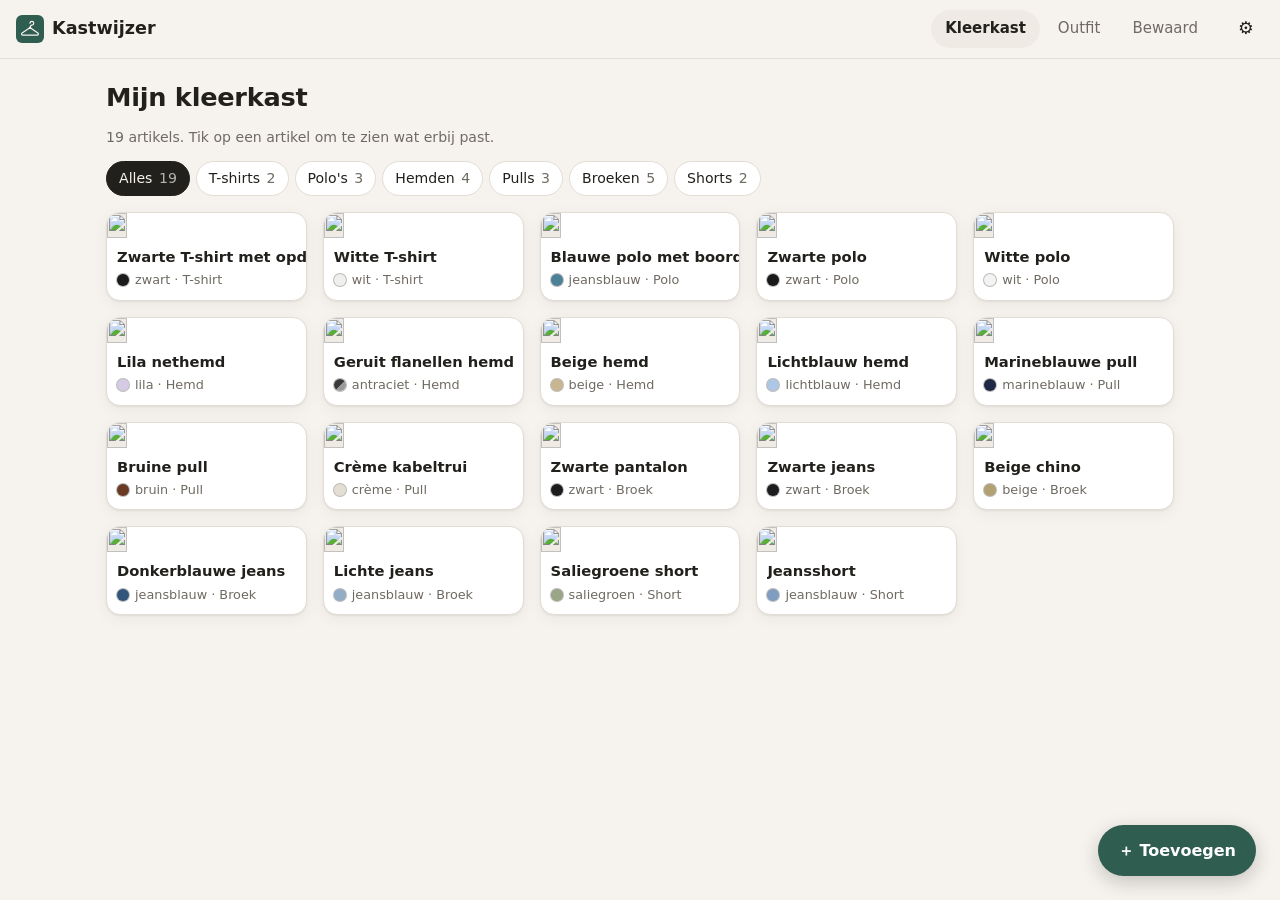
==== index.html @ 307e0f97 "Kastwijzer: eerste versie Webapp (PWA) om je kleerkast bij te houden en outfits samen te stellen: kl" ====
<!doctype html>
<html lang="nl">
<head>
  <meta charset="utf-8">
  <meta name="viewport" content="width=device-width, initial-scale=1, viewport-fit=cover">
  <title>Kastwijzer</title>
  <meta name="description" content="Je kleerkast in je zak: wat past bij wat?">
  <meta name="theme-color" content="#f6f3ee" media="(prefers-color-scheme: light)">
  <meta name="theme-color" content="#1a1917" media="(prefers-color-scheme: dark)">
  <link rel="manifest" href="manifest.webmanifest">
  <link rel="icon" href="icons/icon.svg" type="image/svg+xml">
  <link rel="apple-touch-icon" href="icons/icon-192.png">
  <link rel="stylesheet" href="styles.css">
</head>
<body>
  <header class="topbar">
    <div class="brand"><img src="icons/icon.svg" alt="" width="28" height="28"> Kastwijzer</div>
    <nav class="tabs" aria-label="Hoofdmenu">
      <button data-view="kast" class="active">Kleerkast</button>
      <button data-view="outfit">Outfit</button>
      <button data-view="bewaard">Bewaard</button>
    </nav>
    <button class="icon-btn sync-btn" id="syncBtn" hidden aria-label="Synchronisatie"></button>
    <button class="icon-btn" id="menuBtn" aria-label="Instellingen">⚙︎</button>
  </header>

  <main id="view" class="container"></main>

  <button class="fab" id="fab" data-action="add" aria-label="Artikel toevoegen">＋ <span>Toevoegen</span></button>

  <nav class="bottomnav" aria-label="Hoofdmenu">
    <button data-view="kast" class="active"><span>👕</span>Kleerkast</button>
    <button data-view="outfit"><span>✨</span>Outfit</button>
    <button data-view="bewaard"><span>♡</span>Bewaard</button>
  </nav>

  <dialog id="sheet" class="sheet"></dialog>
  <div id="toast" role="status" aria-live="polite"></div>

  <script type="module" src="js/app.js"></script>
</body>
</html>
---- styles.css ----
:root {
  --bg: #f6f3ee;
  --surface: #ffffff;
  --surface-2: #efebe4;
  --text: #22201c;
  --muted: #6f6a62;
  --line: #e2ddd4;
  --accent: #2f5d50;
  --accent-text: #ffffff;
  --good: #2f7a4f;
  --good-bg: #e3f2e8;
  --ok: #8a6a12;
  --ok-bg: #f7edcf;
  --bad: #a23b32;
  --bad-bg: #f8e1de;
  --radius: 14px;
  --shadow: 0 1px 2px rgb(0 0 0 / .06), 0 4px 16px rgb(0 0 0 / .05);
  color-scheme: light;
}
@media (prefers-color-scheme: dark) {
  :root:not([data-theme="light"]) {
    --bg: #1a1917; --surface: #24221f; --surface-2: #2e2b27; --text: #f1ede6; --muted: #a59e93;
    --line: #3a3732; --accent: #7cc0a9; --accent-text: #10201b;
    --good: #7fd19f; --good-bg: #1f3a2a; --ok: #e6c66b; --ok-bg: #3b321a; --bad: #f19288; --bad-bg: #42231f;
    color-scheme: dark;
  }
}
:root[data-theme="dark"] {
  --bg: #1a1917; --surface: #24221f; --surface-2: #2e2b27; --text: #f1ede6; --muted: #a59e93;
  --line: #3a3732; --accent: #7cc0a9; --accent-text: #10201b;
  --good: #7fd19f; --good-bg: #1f3a2a; --ok: #e6c66b; --ok-bg: #3b321a; --bad: #f19288; --bad-bg: #42231f;
  color-scheme: dark;
}

* { box-sizing: border-box; }
[hidden] { display: none !important; }
html { -webkit-text-size-adjust: 100%; }
body {
  margin: 0; background: var(--bg); color: var(--text);
  font: 15px/1.45 system-ui, -apple-system, "Segoe UI", Roboto, sans-serif;
  padding-bottom: calc(76px + env(safe-area-inset-bottom));
}
h1 { font-size: 1.6rem; margin: 0; letter-spacing: -.01em; }
h2 { font-size: 1.15rem; margin: 1.4rem 0 .6rem; }
h3 { font-size: .8rem; text-transform: uppercase; letter-spacing: .06em; color: var(--muted); margin: 1.2rem 0 .5rem; }
.sub { color: var(--muted); font-size: .88rem; margin: .2rem 0 0; }
button { font: inherit; color: inherit; cursor: pointer; }
img { display: block; }

.container { max-width: 1100px; margin: 0 auto; padding: 0 16px 24px; }

/* bovenbalk */
.topbar {
  position: sticky; top: 0; z-index: 10; display: flex; align-items: center; gap: 16px;
  padding: 10px 16px; padding-top: calc(10px + env(safe-area-inset-top));
  background: color-mix(in srgb, var(--bg) 88%, transparent); backdrop-filter: blur(10px);
  border-bottom: 1px solid var(--line);
}
.brand { display: flex; align-items: center; gap: 8px; font-weight: 700; font-size: 1.1rem; margin-right: auto; }
.tabs { display: none; gap: 4px; }
.tabs button, .bottomnav button { background: none; border: 0; padding: 8px 14px; border-radius: 99px; color: var(--muted); }
.tabs button.active { background: var(--surface-2); color: var(--text); font-weight: 600; }
.icon-btn { background: none; border: 0; width: 36px; height: 36px; border-radius: 50%; font-size: 1.1rem; display: grid; place-items: center; flex: none; }
.icon-btn:hover { background: var(--surface-2); }

.bottomnav {
  position: fixed; bottom: 0; left: 0; right: 0; z-index: 10; display: flex;
  background: var(--surface); border-top: 1px solid var(--line); padding-bottom: env(safe-area-inset-bottom);
}
.bottomnav button { flex: 1; display: flex; flex-direction: column; align-items: center; gap: 2px; font-size: .75rem; padding: 8px 0 10px; border-radius: 0; }
.bottomnav button span { font-size: 1.2rem; filter: grayscale(1); opacity: .7; }
.bottomnav button.active { color: var(--accent); font-weight: 600; }
.bottomnav button.active span { filter: none; opacity: 1; }

@media (min-width: 760px) {
  .tabs { display: flex; }
  .bottomnav { display: none; }
  body { padding-bottom: 24px; }
}

.view-head { display: flex; flex-wrap: wrap; align-items: end; justify-content: space-between; gap: 8px 16px; margin: 20px 0 14px; }
.view-head > :first-child { margin-right: auto; }
.view-head .sub { flex-basis: 100%; }
.head-tools { display: flex; gap: 8px; align-items: center; }

/* knoppen */
.btn {
  display: inline-flex; align-items: center; justify-content: center; gap: 6px;
  border: 1px solid var(--line); background: var(--surface); padding: 9px 14px; border-radius: 10px; font-weight: 500;
}
.btn:hover { border-color: var(--muted); }
.btn.primary { background: var(--accent); color: var(--accent-text); border-color: var(--accent); }
.btn.danger { color: var(--bad); }
.btn.ghost { background: transparent; }
.link { background: none; border: 0; color: var(--accent); padding: 6px 0; font-weight: 500; }
.row-actions { display: flex; flex-wrap: wrap; gap: 8px; margin-top: 8px; }

.fab {
  position: fixed; right: 16px; bottom: calc(84px + env(safe-area-inset-bottom)); z-index: 11;
  background: var(--accent); color: var(--accent-text); border: 0; border-radius: 99px;
  padding: 14px 20px; font-weight: 600; font-size: 1rem; box-shadow: 0 6px 20px rgb(0 0 0 / .2);
}
@media (min-width: 760px) { .fab { bottom: 24px; right: 24px; } }

/* filters */
.chips { display: flex; gap: 6px; overflow-x: auto; padding-bottom: 6px; margin: 0 -16px 10px; padding-inline: 16px; scrollbar-width: none; }
.chip { flex: none; border: 1px solid var(--line); background: var(--surface); border-radius: 99px; padding: 6px 12px; font-size: .88rem; }
.chip span { color: var(--muted); margin-left: 2px; }
.chip.on { background: var(--text); color: var(--bg); border-color: var(--text); }
.chip.on span { color: inherit; opacity: .7; }

/* kaarten */
.grid { display: grid; grid-template-columns: repeat(auto-fill, minmax(150px, 1fr)); gap: 12px; }
@media (min-width: 760px) { .grid { grid-template-columns: repeat(auto-fill, minmax(190px, 1fr)); gap: 16px; } }
.card {
  display: flex; flex-direction: column; text-align: left; padding: 0; border: 1px solid var(--line);
  background: var(--surface); border-radius: var(--radius); overflow: hidden; box-shadow: var(--shadow);
  transition: transform .12s ease;
}
.card:hover { transform: translateY(-2px); }
.thumb { aspect-ratio: 4 / 5; background: var(--surface-2); overflow: hidden; }
.thumb img { width: 100%; height: 100%; object-fit: cover; }
.card-body { padding: 8px 10px 10px; display: flex; flex-direction: column; gap: 4px; min-width: 0; }
.card-name { font-weight: 600; font-size: .92rem; white-space: nowrap; overflow: hidden; text-overflow: ellipsis; }
.card-meta { color: var(--muted); font-size: .8rem; display: flex; align-items: center; gap: 6px; }
.swatch { width: 12px; height: 12px; border-radius: 50%; display: inline-block; flex: none; box-shadow: 0 0 0 1px color-mix(in srgb, var(--text) 30%, transparent); vertical-align: -1px; margin-right: 4px; }
.card-meta .swatch { margin-right: 0; }

.strip { display: flex; gap: 10px; overflow-x: auto; padding: 2px 16px 10px; margin: 0 -16px; scroll-snap-type: x mandatory; scroll-padding-inline: 16px; }
.strip .card { flex: 0 0 140px; scroll-snap-align: start; }
@media (min-width: 760px) { .strip .card { flex-basis: 170px; } }

.badge { display: inline-block; font-size: .78rem; font-weight: 600; padding: 3px 9px; border-radius: 99px; white-space: nowrap; }
.badge.small { font-size: .72rem; padding: 2px 7px; align-self: flex-start; }
.badge.goed { background: var(--good-bg); color: var(--good); }
.badge.kan { background: var(--ok-bg); color: var(--ok); }
.badge.niet { background: var(--bad-bg); color: var(--bad); }

.empty { text-align: center; padding: 48px 16px; color: var(--muted); }

/* outfit */
.slots { display: grid; grid-template-columns: 1fr; gap: 8px; }
@media (min-width: 760px) { .slots { grid-template-columns: repeat(3, 1fr); gap: 12px; } }
.slot { background: var(--surface); border: 1px dashed var(--line); border-radius: var(--radius); padding: 10px 12px; min-height: 64px; }
.slot.filled { border-style: solid; box-shadow: var(--shadow); }
.slot-label { font-size: .75rem; text-transform: uppercase; letter-spacing: .06em; color: var(--muted); margin-bottom: 6px; }
.slot-label em { text-transform: none; letter-spacing: 0; font-style: normal; opacity: .8; }
.slot-empty { color: var(--muted); font-size: .9rem; }
.slot-item { display: flex; align-items: center; gap: 10px; }
.slot-item img { width: 52px; height: 64px; object-fit: cover; border-radius: 8px; flex: none; }
.slot-item div { flex: 1; min-width: 0; display: flex; flex-direction: column; }
.slot-item strong { white-space: nowrap; overflow: hidden; text-overflow: ellipsis; }
.slot-item span { color: var(--muted); font-size: .85rem; }
.summary { display: flex; flex-wrap: wrap; align-items: center; justify-content: space-between; gap: 10px; margin-top: 14px; padding: 12px 14px; background: var(--surface); border-radius: var(--radius); border: 1px solid var(--line); }
.summary .sub { display: inline; margin-left: 6px; }
.select-inline { display: flex; align-items: center; gap: 6px; font-size: .88rem; color: var(--muted); }
select, input[type=url], input[type=email], input:not([type]), input[type=text] {
  font: inherit; color: var(--text); background: var(--surface); border: 1px solid var(--line); border-radius: 10px; padding: 8px 10px; width: 100%;
}
.select-inline select { width: auto; padding: 6px 8px; }

/* bewaard */
.outfits { display: grid; grid-template-columns: repeat(auto-fill, minmax(260px, 1fr)); gap: 12px; }
.outfit-card { position: relative; background: var(--surface); border: 1px solid var(--line); border-radius: var(--radius); box-shadow: var(--shadow); }
.outfit-open { display: flex; flex-direction: column; gap: 4px; text-align: left; background: none; border: 0; padding: 12px; width: 100%; }
.outfit-imgs { display: flex; gap: 6px; margin-bottom: 6px; }
.outfit-imgs img { width: 72px; height: 88px; object-fit: cover; border-radius: 8px; }
.outfit-card .icon-btn { position: absolute; top: 8px; right: 8px; }

/* sheet / dialoog */
.sheet {
  border: 0; padding: 20px 16px 24px; background: var(--bg); color: var(--text);
  width: 100%; max-width: 560px; max-height: 92vh; border-radius: 18px 18px 0 0;
  margin: auto auto 0; box-shadow: 0 -10px 40px rgb(0 0 0 / .25);
}
.sheet.wide { max-width: 940px; }
.sheet::backdrop { background: rgb(0 0 0 / .4); }
@media (min-width: 760px) { .sheet { margin: auto; border-radius: 18px; padding: 24px; } }
.sheet h2:first-of-type { margin-top: 0; }
.sheet-close { position: sticky; top: 0; float: right; z-index: 2; background: var(--surface); border: 1px solid var(--line); border-radius: 50%; width: 34px; height: 34px; margin: -6px -4px 0 8px; }

.detail { display: grid; gap: 16px; }
@media (min-width: 760px) { .detail { grid-template-columns: 300px 1fr; gap: 24px; } }
.detail-img img { width: 100%; max-height: 380px; object-fit: cover; border-radius: var(--radius); background: var(--surface-2); }
.detail-img small { display: block; color: var(--muted); margin-top: 6px; }
.detail-img a { color: var(--accent); }
@media (max-width: 759px) { .detail-img img { max-height: 260px; } }

.form { display: flex; flex-direction: column; gap: 12px; }
.form > label, .two > label { display: flex; flex-direction: column; gap: 4px; font-size: .85rem; color: var(--muted); }
.two { display: grid; grid-template-columns: 1fr 1fr; gap: 10px; }
.color-field { display: flex; align-items: center; gap: 8px; border: 1px solid var(--line); background: var(--surface); border-radius: 10px; padding: 4px 10px 4px 4px; color: var(--text); }
.color-field input { width: 36px; height: 30px; border: 0; padding: 0; background: none; border-radius: 6px; }
.seg { border: 0; padding: 0; margin: 0; display: flex; flex-wrap: wrap; gap: 6px; }
.seg legend { font-size: .85rem; color: var(--muted); margin-bottom: 4px; padding: 0; }
.seg label input { position: absolute; opacity: 0; pointer-events: none; }
.seg label span { display: inline-block; padding: 6px 12px; border: 1px solid var(--line); border-radius: 99px; background: var(--surface); font-size: .88rem; cursor: pointer; }
.seg label input:checked + span { background: var(--text); color: var(--bg); border-color: var(--text); }
.seg label input:focus-visible + span { outline: 2px solid var(--accent); outline-offset: 2px; }

.match-section { margin-top: 8px; border-top: 1px solid var(--line); }
.matches { list-style: none; padding: 0; margin: 0; display: flex; flex-direction: column; gap: 6px; }
.matches li { display: grid; grid-template-columns: 44px 1fr auto; grid-template-areas: "img info badge" "img tri tri"; align-items: center; gap: 4px 10px; background: var(--surface); border: 1px solid var(--line); border-radius: 12px; padding: 8px; }
@media (min-width: 640px) { .matches li { grid-template-columns: 44px 1fr auto auto; grid-template-areas: "img info badge tri"; } }
.matches img { grid-area: img; width: 44px; height: 54px; object-fit: cover; border-radius: 8px; }
.m-info { grid-area: info; min-width: 0; display: flex; flex-direction: column; }
.m-info strong { font-size: .92rem; }
.m-info .sub { font-size: .78rem; margin: 0; }
.matches .badge { grid-area: badge; }
.tri { grid-area: tri; display: inline-flex; border: 1px solid var(--line); border-radius: 99px; overflow: hidden; justify-self: end; }
.tri button { border: 0; background: var(--surface); padding: 4px 10px; font-size: .8rem; color: var(--muted); }
.tri button + button { border-left: 1px solid var(--line); }
.tri button.on { background: var(--surface-2); color: var(--text); font-weight: 600; }
.tri button.on.yes { background: var(--good-bg); color: var(--good); }
.tri button.on.no { background: var(--bad-bg); color: var(--bad); }

/* toevoegen */
.add-sources { display: grid; grid-template-columns: 1fr 1fr; gap: 10px; }
.source { display: flex; flex-direction: column; align-items: center; gap: 2px; padding: 18px 10px; background: var(--surface); border: 1px solid var(--line); border-radius: var(--radius); cursor: pointer; text-align: center; }
.source:hover { border-color: var(--accent); }
.source .big { font-size: 1.8rem; }
.link-form { margin-top: 14px; }
.link-form label { display: flex; flex-direction: column; gap: 6px; font-size: .85rem; color: var(--muted); }
.link-row { display: flex; gap: 8px; }
.status { min-height: 1.2em; font-size: .9rem; color: var(--muted); }
.status.err { color: var(--bad); }

.menu { display: flex; flex-direction: column; gap: 8px; }
.menu .btn { justify-content: flex-start; }
.about { margin-top: 18px; font-size: .9rem; color: var(--muted); }
.about h3 { margin-top: 0; }

#toast {
  position: fixed; left: 50%; bottom: calc(90px + env(safe-area-inset-bottom)); transform: translate(-50%, 20px);
  background: var(--text); color: var(--bg); padding: 10px 16px; border-radius: 99px; font-size: .9rem;
  opacity: 0; pointer-events: none; transition: .2s ease; z-index: 1000;
}
#toast.show { opacity: 1; transform: translate(-50%, 0); }
.start h2 { margin-top: 20px; }

/* synchronisatie */
.sync-box { margin-top: 18px; padding: 14px; background: var(--surface); border: 1px solid var(--line); border-radius: var(--radius); }
.sync-box h3 { margin-top: 0; }
.sync-box p { margin: 0 0 10px; }
.sync-btn { font-size: 1.15rem; color: var(--muted); }
.sync-btn[data-status="ok"] { color: var(--good); }
.sync-btn[data-status="fout"] { color: var(--bad); }
.sync-btn[data-status="bezig"] { animation: spin 1s linear infinite; }
@keyframes spin { to { transform: rotate(360deg); } }
.seg legend small { font-weight: normal; opacity: .8; }
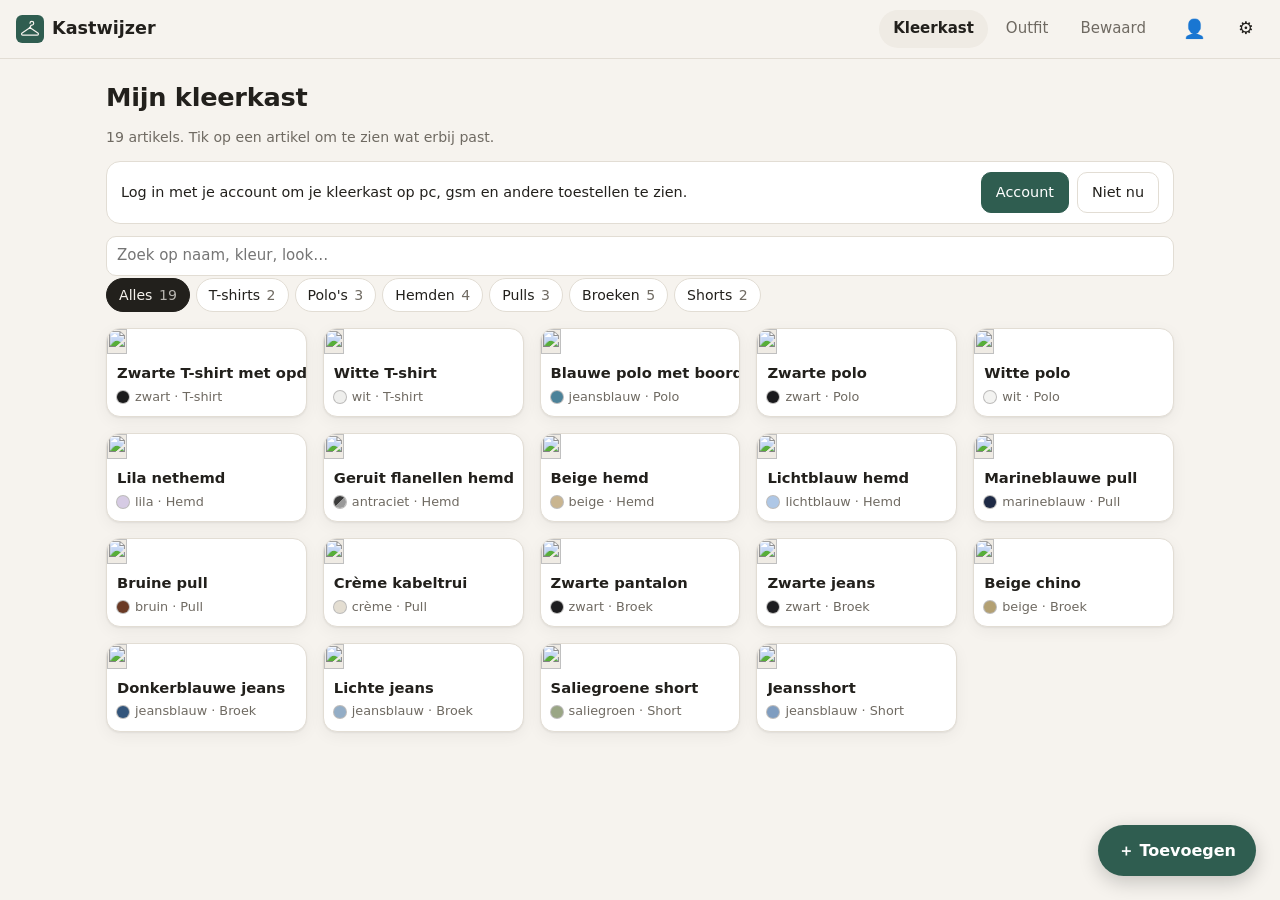
==== commit 90228782: "Aanvuladvies, AI-herkenning met Claude (voorbereid) en accountknop - Kastanalyse: "Mooie toevoeginge" ====
--- a/index.html
+++ b/index.html
@@ -20,7 +20,7 @@
       <button data-view="outfit">Outfit</button>
       <button data-view="bewaard">Bewaard</button>
     </nav>
-    <button class="icon-btn sync-btn" id="syncBtn" hidden aria-label="Synchronisatie"></button>
+    <button class="icon-btn sync-btn" id="syncBtn" aria-label="Account">👤</button>
     <button class="icon-btn" id="menuBtn" aria-label="Instellingen">⚙︎</button>
   </header>
 
--- a/styles.css
+++ b/styles.css
@@ -154,7 +154,7 @@
 .summary { display: flex; flex-wrap: wrap; align-items: center; justify-content: space-between; gap: 10px; margin-top: 14px; padding: 12px 14px; background: var(--surface); border-radius: var(--radius); border: 1px solid var(--line); }
 .summary .sub { display: inline; margin-left: 6px; }
 .select-inline { display: flex; align-items: center; gap: 6px; font-size: .88rem; color: var(--muted); }
-select, input[type=url], input[type=email], input:not([type]), input[type=text] {
+select, input[type=url], input[type=email], input[type=number], input[type=search], input:not([type]), input[type=text] {
   font: inherit; color: var(--text); background: var(--surface); border: 1px solid var(--line); border-radius: 10px; padding: 8px 10px; width: 100%;
 }
 .select-inline select { width: auto; padding: 6px 8px; }
@@ -181,10 +181,10 @@
 
 .detail { display: grid; gap: 16px; }
 @media (min-width: 760px) { .detail { grid-template-columns: 300px 1fr; gap: 24px; } }
-.detail-img img { width: 100%; max-height: 380px; object-fit: cover; border-radius: var(--radius); background: var(--surface-2); }
+.detail-img > img { width: 100%; max-height: 380px; object-fit: cover; border-radius: var(--radius); background: var(--surface-2); }
 .detail-img small { display: block; color: var(--muted); margin-top: 6px; }
 .detail-img a { color: var(--accent); }
-@media (max-width: 759px) { .detail-img img { max-height: 260px; } }
+@media (max-width: 759px) { .detail-img > img { max-height: 260px; } }
 
 .form { display: flex; flex-direction: column; gap: 12px; }
 .form > label, .two > label { display: flex; flex-direction: column; gap: 4px; font-size: .85rem; color: var(--muted); }
@@ -248,3 +248,85 @@
 .sync-btn[data-status="bezig"] { animation: spin 1s linear infinite; }
 @keyframes spin { to { transform: rotate(360deg); } }
 .seg legend small { font-weight: normal; opacity: .8; }
+
+/* foto's per artikel */
+.thumb { position: relative; }
+.photo-count { position: absolute; right: 6px; bottom: 6px; background: rgb(0 0 0 / .6); color: #fff; font-size: .7rem; padding: 2px 7px; border-radius: 99px; }
+.g-main { width: 100%; aspect-ratio: 4 / 5; max-height: 420px; object-fit: cover; border-radius: var(--radius); background: var(--surface-2); }
+.detail-img .g-main { max-height: 420px; }
+@media (max-width: 759px) { .detail-img .g-main { max-height: 300px; } }
+.g-thumbs { display: flex; gap: 6px; margin-top: 8px; overflow-x: auto; padding-bottom: 2px; }
+.g-thumb { position: relative; flex: none; width: 52px; height: 64px; padding: 0; border: 2px solid transparent; border-radius: 9px; overflow: hidden; background: var(--surface-2); }
+.g-thumb img { width: 100%; height: 100%; object-fit: cover; }
+.g-thumb.on { border-color: var(--accent); }
+.g-thumb .star { position: absolute; top: 1px; left: 3px; color: #ffd34d; font-size: .8rem; text-shadow: 0 1px 2px rgb(0 0 0 / .6); }
+.g-add { flex: none; width: 52px; height: 64px; display: grid; place-items: center; border: 1px dashed var(--muted); border-radius: 9px; font-size: 1.4rem; color: var(--muted); cursor: pointer; }
+.g-add:hover { border-color: var(--accent); color: var(--accent); }
+.g-hint { font-size: .8rem; }
+.g-actions { margin-top: 8px; }
+.g-actions .btn { padding: 6px 10px; font-size: .85rem; }
+
+/* paspop */
+.preview { display: flex; gap: 16px; align-items: center; margin-top: 14px; padding: 12px 16px; background: var(--surface); border: 1px solid var(--line); border-radius: var(--radius); }
+.preview-fig { flex: none; background: radial-gradient(circle at 50% 40%, var(--surface-2), transparent 70%); border-radius: 12px; padding: 4px 8px; }
+.preview-fig .figure { display: block; width: 120px; height: auto; }
+@media (min-width: 760px) { .preview-fig .figure { width: 150px; } }
+.preview-info { min-width: 0; }
+.preview-info h2 { margin: 0 0 6px; }
+.mini-fig { flex: none; display: grid; place-items: center; width: 58px; height: 88px; background: var(--surface-2); border-radius: 8px; }
+.mini-fig .figure { width: 40px; height: auto; }
+
+/* uitsnijden */
+.crop-wrap { position: relative; display: inline-block; max-width: 100%; overflow: hidden; border-radius: var(--radius); touch-action: none; user-select: none; cursor: crosshair; }
+.crop-img { display: block; max-width: 100%; max-height: 62vh; }
+.crop-box { position: absolute; border: 2px dashed #fff; box-shadow: 0 0 0 9999px rgb(0 0 0 / .5); pointer-events: none; }
+.form label small { font-weight: normal; opacity: .85; }
+
+/* Pasbeurt op eigen foto */
+.fit-btn { display: block; padding: 0; border: 0; background: none; cursor: zoom-in; border-radius: 10px; }
+.fit-img { display: block; width: 120px; height: 170px; object-fit: cover; border-radius: 10px; }
+@media (min-width: 760px) { .fit-img { width: 150px; height: 212px; } }
+.fit-large { display: block; width: 100%; max-height: 72vh; object-fit: contain; border-radius: 12px; margin: 8px 0; }
+.fit-note { margin-top: 6px; font-size: .8rem; }
+.person-img { display: block; width: 120px; height: 160px; object-fit: cover; border-radius: 10px; margin: 8px 0; }
+.mini-fit { object-fit: cover; }
+
+/* Export voor Gemini */
+.gem-thumbs { display: flex; gap: 8px; overflow-x: auto; margin: 10px 0; }
+.gem-thumbs figure { margin: 0; flex: none; text-align: center; font-size: .75rem; color: var(--muted); }
+.gem-thumbs img { display: block; width: 84px; height: 112px; object-fit: cover; border-radius: 8px; margin-bottom: 2px; }
+#gemPrompt { width: 100%; font: inherit; font-size: .85rem; padding: 10px; border-radius: 10px; border: 1px solid var(--line); background: var(--surface-2); color: inherit; resize: vertical; }
+.gem-steps { padding-left: 20px; margin: 10px 0; font-size: .9rem; }
+.gem-steps li { margin: 4px 0; }
+
+/* Zoeken, was, draaglog */
+.search { width: 100%; margin: 10px 0 2px; }
+.wash-tag { position: absolute; left: 6px; top: 6px; background: rgb(0 0 0 / .62); color: #fff; font-size: .7rem; padding: 2px 7px; border-radius: 999px; }
+.worn-tag { display: inline-block; margin-left: 6px; font-size: .7rem; color: var(--muted); }
+.wear-info { margin: 4px 0 0; }
+.buy-check { margin: 4px 0; padding: 8px 10px; background: var(--surface-2); border-radius: 10px; }
+.buy-check:empty { display: none; }
+
+/* Weer */
+.weather { margin-top: 12px; padding: 10px 14px; background: var(--surface); border: 1px solid var(--line); border-radius: var(--radius); font-size: .9rem; }
+.weather .link { padding: 0 0 0 6px; font-size: .85rem; }
+
+/* Weekplanner, paklijst, analyse */
+.planner { margin: 14px 0; padding: 12px 16px; background: var(--surface); border: 1px solid var(--line); border-radius: var(--radius); }
+.planner-head { display: flex; justify-content: space-between; align-items: center; gap: 8px; margin-bottom: 6px; }
+.planner-head h2 { margin: 0; }
+.plan-row { display: flex; align-items: center; justify-content: space-between; gap: 10px; padding: 5px 0; font-size: .9rem; }
+.plan-row span { flex: none; text-transform: capitalize; }
+.plan-row small { color: var(--muted); }
+.plan-row select { flex: 1; min-width: 0; max-width: 62%; }
+.plain { padding-left: 20px; margin: 6px 0; font-size: .9rem; }
+.plain li { margin: 4px 0; }
+
+/* Nieuwe versie */
+.update-bar { position: fixed; left: 12px; right: 12px; bottom: 84px; z-index: 50; display: flex; align-items: center; justify-content: space-between; gap: 10px; padding: 10px 14px; background: var(--surface); border: 1px solid var(--line); border-radius: var(--radius); box-shadow: 0 6px 24px rgb(0 0 0 / .25); font-size: .9rem; }
+@media (min-width: 760px) { .update-bar { left: auto; right: 24px; bottom: 24px; max-width: 420px; } }
+
+/* Aanvuladvies en account */
+.idea-swatch { flex: none; width: 44px; height: 44px; border-radius: 10px; border: 1px solid var(--line); }
+.account-hint { display: flex; flex-wrap: wrap; align-items: center; justify-content: space-between; gap: 10px; margin: 10px 0 2px; padding: 10px 14px; background: var(--surface); border: 1px solid var(--line); border-radius: var(--radius); font-size: .9rem; }
+.account-hint .row-actions { margin: 0; }
